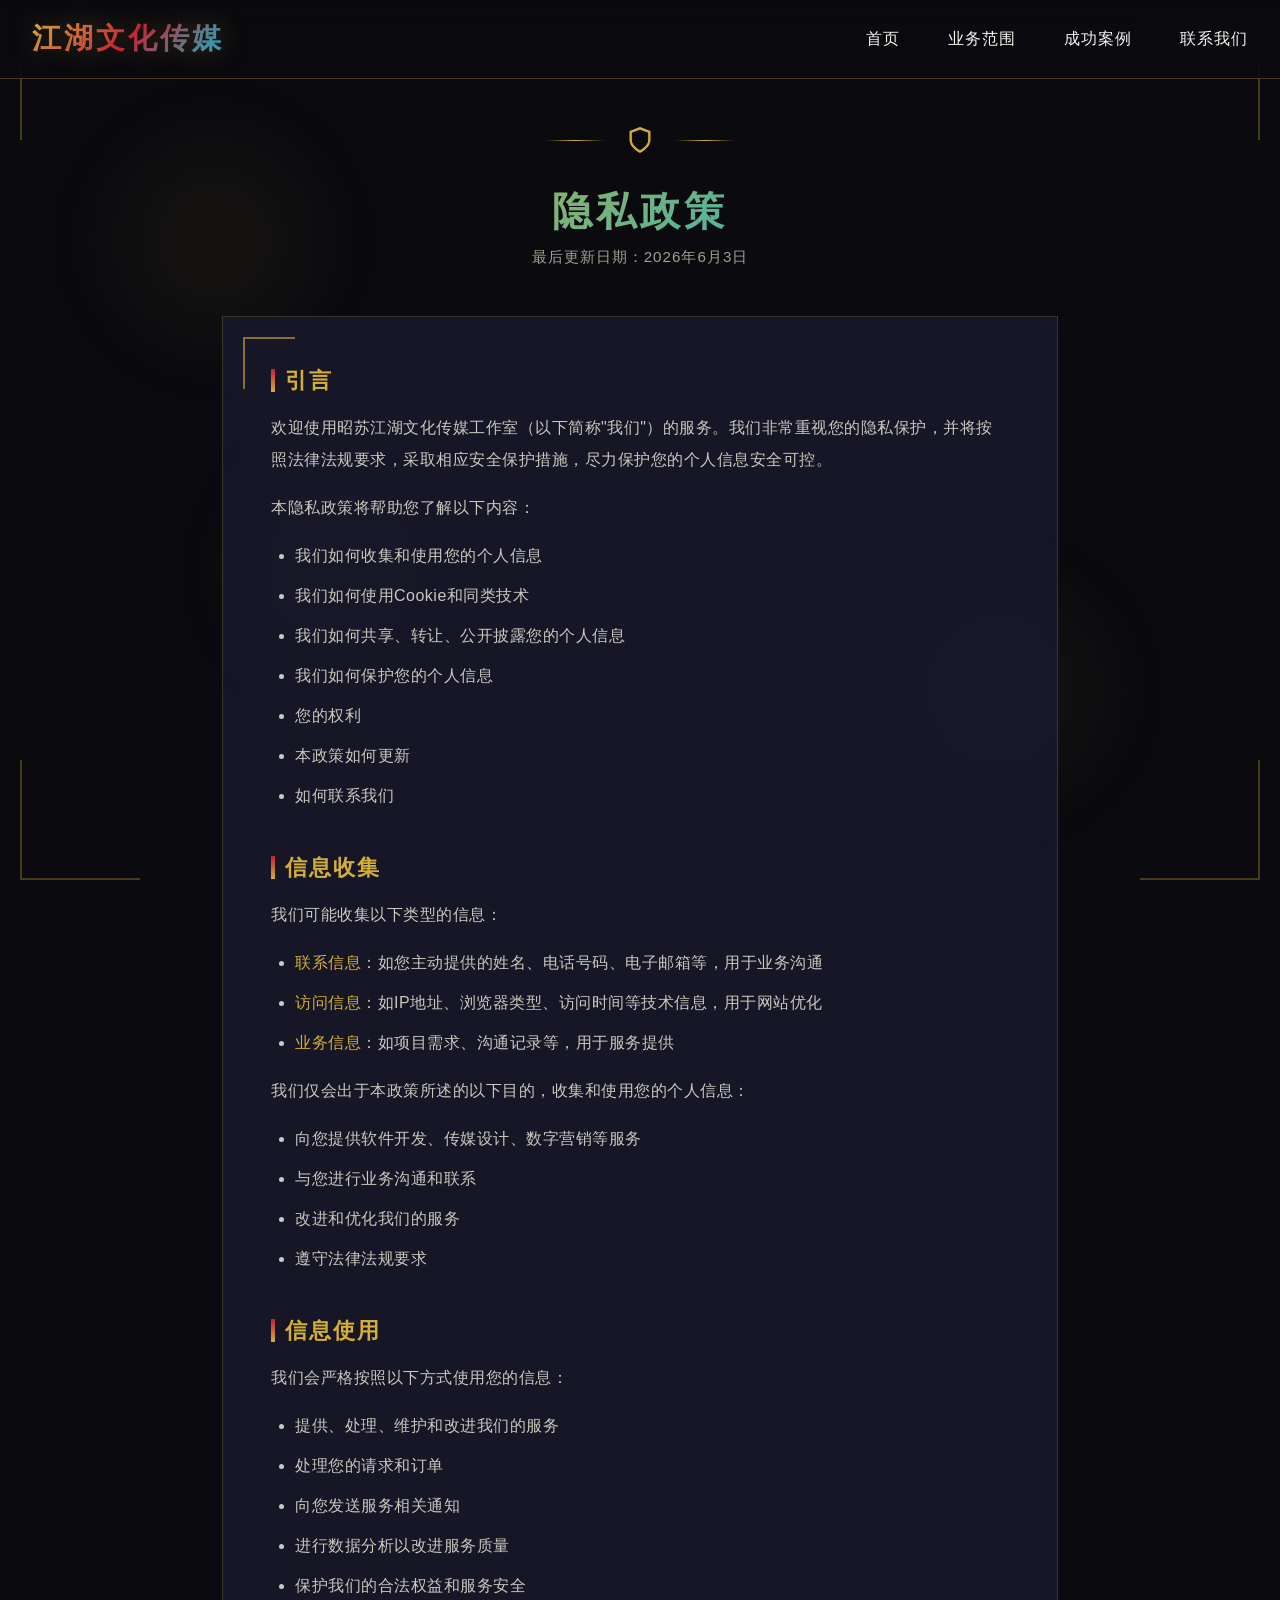
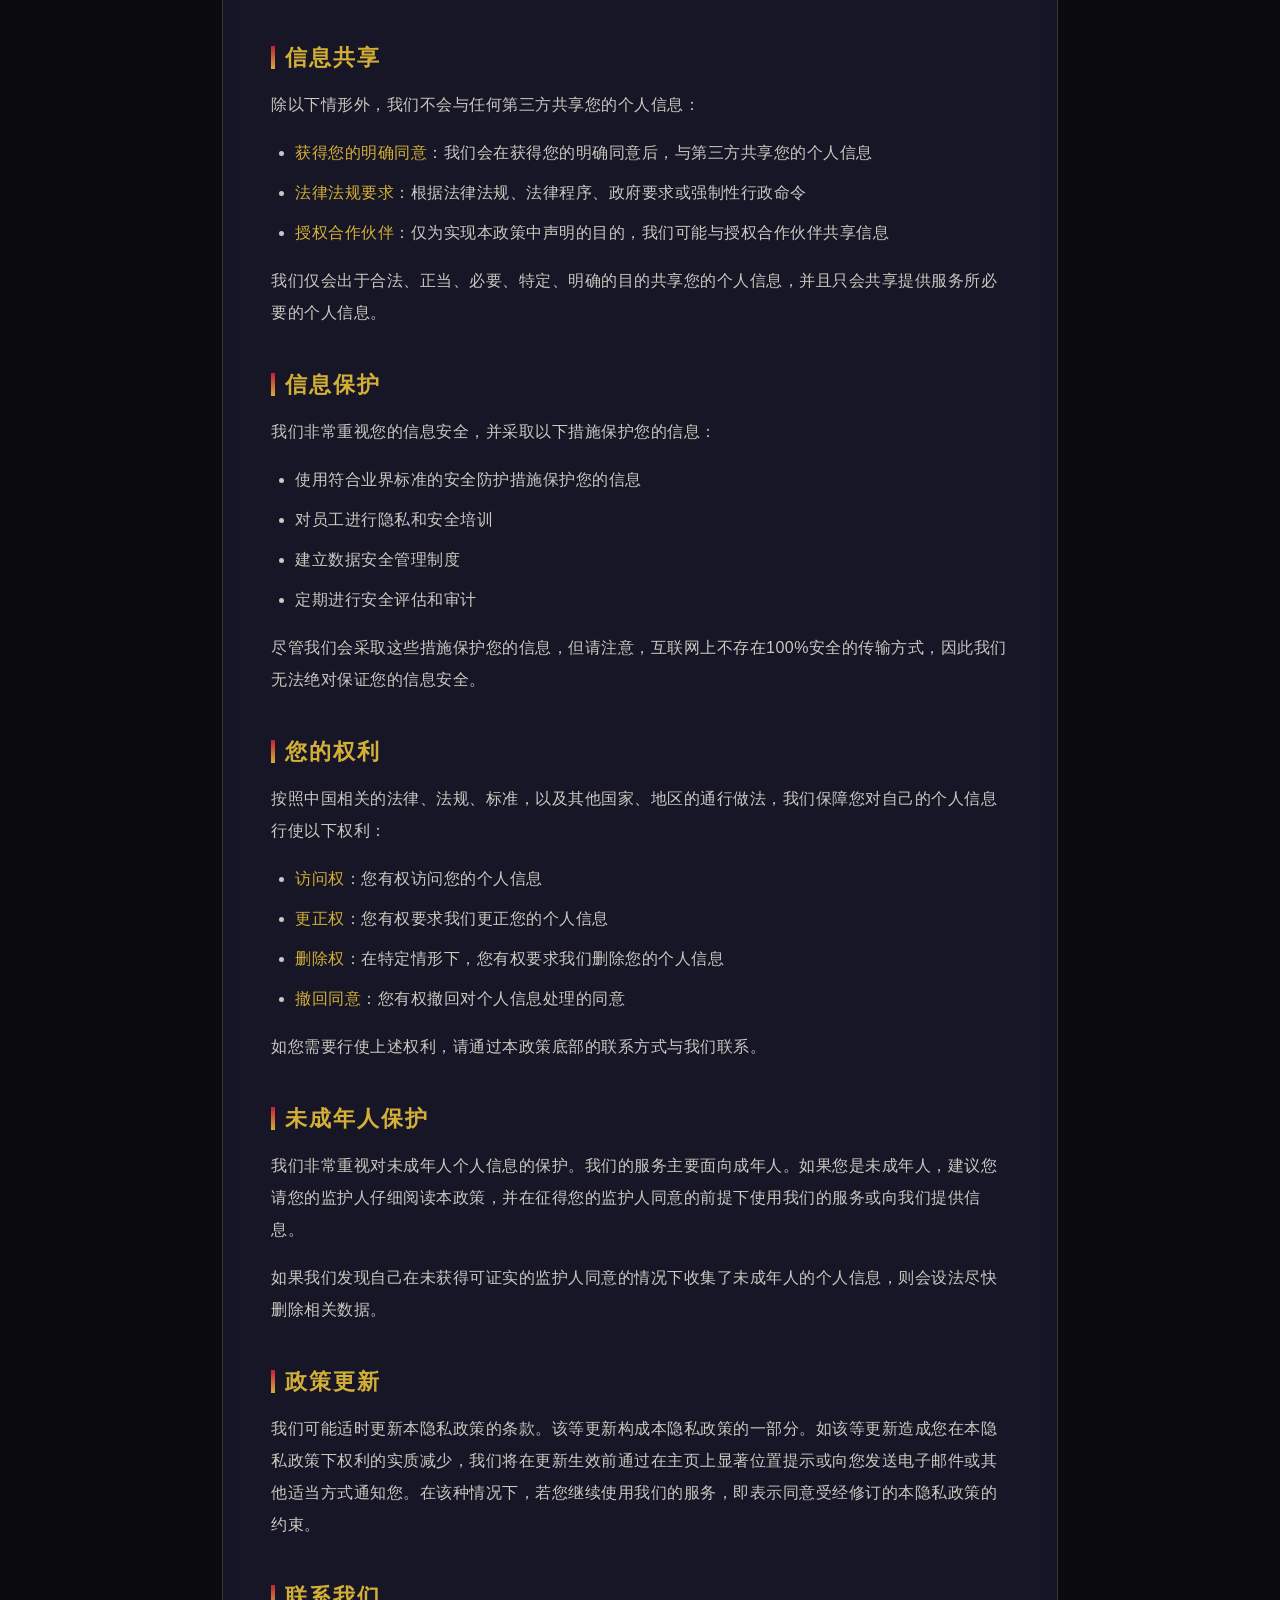
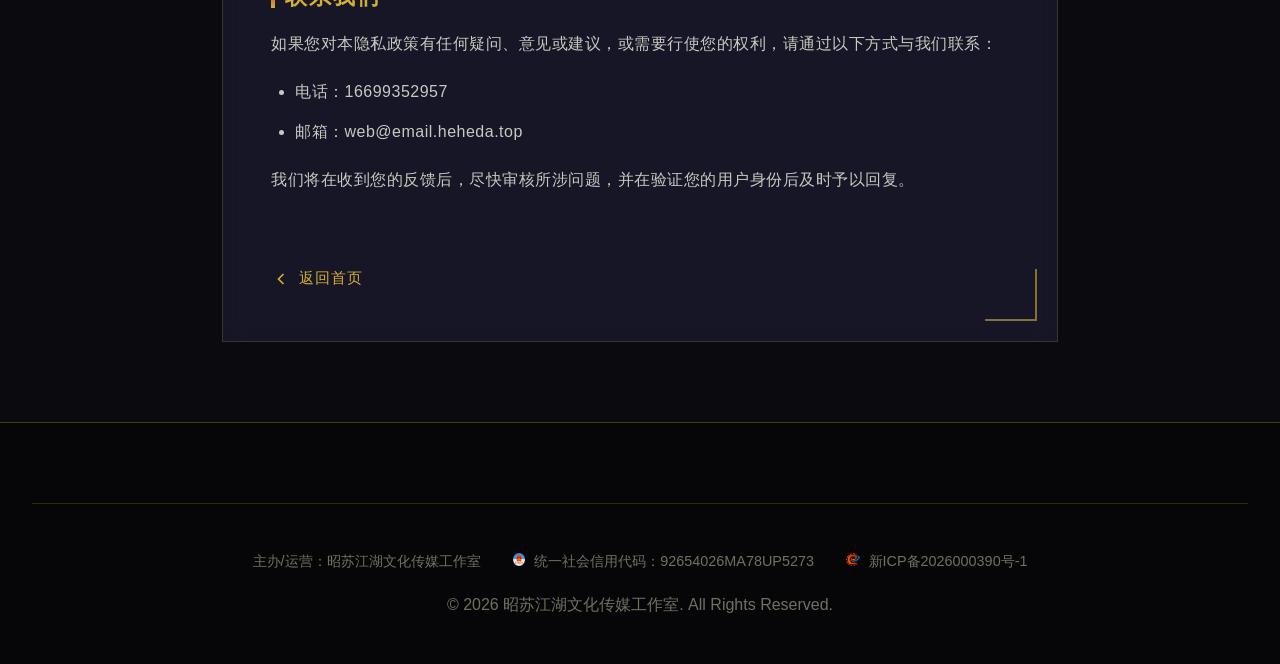
==== privacy/index.html @ e12290f5 "update" ====
<!DOCTYPE html>
<html lang="zh-CN">
	<head>
		<meta charset="UTF-8" />
		<meta http-equiv="X-UA-Compatible" content="IE=edge" />
		<meta name="viewport" content="width=device-width, initial-scale=1.0" />
		<title>隐私政策 - 江湖文化传媒</title>
		<link rel="stylesheet" href="../css/style.css" />
		<link rel="stylesheet" href="../css/privacy.css" />
	</head>
	<body>
		<div class="chinese-decoration">
			<div class="cloud-pattern cloud-1"></div>
			<div class="cloud-pattern cloud-2"></div>
			<div class="cloud-pattern cloud-3"></div>
			<div class="corner-decoration corner-tl"></div>
			<div class="corner-decoration corner-tr"></div>
			<div class="corner-decoration corner-bl"></div>
			<div class="corner-decoration corner-br"></div>
		</div>

		<nav>
			<div class="nav-container">
				<div class="logo">江湖文化传媒</div>
				<ul class="nav-links" id="navLinks">
					<li><a href="index.html#home">首页</a></li>
					<li><a href="index.html#services">业务范围</a></li>
					<li><a href="index.html#portfolio">成功案例</a></li>
					<li><a href="index.html#contact">联系我们</a></li>
				</ul>
				<button class="mobile-menu-btn" id="menuBtn">
					<svg class="icon-svg" viewBox="0 0 24 24" fill="none" stroke="currentColor" stroke-width="2">
						<path d="M3 12h18M3 6h18M3 18h18" stroke-linecap="round" stroke-linejoin="round"></path>
					</svg>
				</button>
			</div>
		</nav>

		<section class="terms-page">
			<div class="terms-container">
				<div class="terms-header">
					<div class="terms-decoration">
						<div class="terms-line"></div>
						<div class="terms-icon">
							<svg class="icon-svg" viewBox="0 0 24 24" fill="none" stroke="currentColor"
								stroke-width="2">
								<path d="M12 22s8-4 8-10V5l-8-3-8 3v7c0 6 8 10 8 10z"></path>
							</svg>
						</div>
						<div class="terms-line"></div>
					</div>
					<h1>隐私政策</h1>
					<p>最后更新日期：2026年6月3日</p>
				</div>

				<div class="terms-content">
					<div class="terms-section">
						<h2>引言</h2>
						<p>欢迎使用昭苏江湖文化传媒工作室（以下简称"我们"）的服务。我们非常重视您的隐私保护，并将按照法律法规要求，采取相应安全保护措施，尽力保护您的个人信息安全可控。</p>
						<p>本隐私政策将帮助您了解以下内容：</p>
						<ul>
							<li>我们如何收集和使用您的个人信息</li>
							<li>我们如何使用Cookie和同类技术</li>
							<li>我们如何共享、转让、公开披露您的个人信息</li>
							<li>我们如何保护您的个人信息</li>
							<li>您的权利</li>
							<li>本政策如何更新</li>
							<li>如何联系我们</li>
						</ul>
					</div>

					<div class="terms-section">
						<h2>信息收集</h2>
						<p>我们可能收集以下类型的信息：</p>
						<ul>
							<li><strong>联系信息</strong>：如您主动提供的姓名、电话号码、电子邮箱等，用于业务沟通</li>
							<li><strong>访问信息</strong>：如IP地址、浏览器类型、访问时间等技术信息，用于网站优化</li>
							<li><strong>业务信息</strong>：如项目需求、沟通记录等，用于服务提供</li>
						</ul>
						<p>我们仅会出于本政策所述的以下目的，收集和使用您的个人信息：</p>
						<ul>
							<li>向您提供软件开发、传媒设计、数字营销等服务</li>
							<li>与您进行业务沟通和联系</li>
							<li>改进和优化我们的服务</li>
							<li>遵守法律法规要求</li>
						</ul>
					</div>

					<div class="terms-section">
						<h2>信息使用</h2>
						<p>我们会严格按照以下方式使用您的信息：</p>
						<ul>
							<li>提供、处理、维护和改进我们的服务</li>
							<li>处理您的请求和订单</li>
							<li>向您发送服务相关通知</li>
							<li>进行数据分析以改进服务质量</li>
							<li>保护我们的合法权益和服务安全</li>
						</ul>
					</div>

					<div class="terms-section">
						<h2>信息共享</h2>
						<p>除以下情形外，我们不会与任何第三方共享您的个人信息：</p>
						<ul>
							<li><strong>获得您的明确同意</strong>：我们会在获得您的明确同意后，与第三方共享您的个人信息</li>
							<li><strong>法律法规要求</strong>：根据法律法规、法律程序、政府要求或强制性行政命令</li>
							<li><strong>授权合作伙伴</strong>：仅为实现本政策中声明的目的，我们可能与授权合作伙伴共享信息</li>
						</ul>
						<p>我们仅会出于合法、正当、必要、特定、明确的目的共享您的个人信息，并且只会共享提供服务所必要的个人信息。</p>
					</div>

					<div class="terms-section">
						<h2>信息保护</h2>
						<p>我们非常重视您的信息安全，并采取以下措施保护您的信息：</p>
						<ul>
							<li>使用符合业界标准的安全防护措施保护您的信息</li>
							<li>对员工进行隐私和安全培训</li>
							<li>建立数据安全管理制度</li>
							<li>定期进行安全评估和审计</li>
						</ul>
						<p>尽管我们会采取这些措施保护您的信息，但请注意，互联网上不存在100%安全的传输方式，因此我们无法绝对保证您的信息安全。</p>
					</div>

					<div class="terms-section">
						<h2>您的权利</h2>
						<p>按照中国相关的法律、法规、标准，以及其他国家、地区的通行做法，我们保障您对自己的个人信息行使以下权利：</p>
						<ul>
							<li><strong>访问权</strong>：您有权访问您的个人信息</li>
							<li><strong>更正权</strong>：您有权要求我们更正您的个人信息</li>
							<li><strong>删除权</strong>：在特定情形下，您有权要求我们删除您的个人信息</li>
							<li><strong>撤回同意</strong>：您有权撤回对个人信息处理的同意</li>
						</ul>
						<p>如您需要行使上述权利，请通过本政策底部的联系方式与我们联系。</p>
					</div>

					<div class="terms-section">
						<h2>未成年人保护</h2>
						<p>我们非常重视对未成年人个人信息的保护。我们的服务主要面向成年人。如果您是未成年人，建议您请您的监护人仔细阅读本政策，并在征得您的监护人同意的前提下使用我们的服务或向我们提供信息。</p>
						<p>如果我们发现自己在未获得可证实的监护人同意的情况下收集了未成年人的个人信息，则会设法尽快删除相关数据。</p>
					</div>

					<div class="terms-section">
						<h2>政策更新</h2>
						<p>我们可能适时更新本隐私政策的条款。该等更新构成本隐私政策的一部分。如该等更新造成您在本隐私政策下权利的实质减少，我们将在更新生效前通过在主页上显著位置提示或向您发送电子邮件或其他适当方式通知您。在该种情况下，若您继续使用我们的服务，即表示同意受经修订的本隐私政策的约束。
						</p>
					</div>

					<div class="terms-section">
						<h2>联系我们</h2>
						<p>如果您对本隐私政策有任何疑问、意见或建议，或需要行使您的权利，请通过以下方式与我们联系：</p>
						<ul>
							<li>电话：16699352957</li>
							<li>邮箱：web@email.heheda.top</li>
						</ul>
						<p>我们将在收到您的反馈后，尽快审核所涉问题，并在验证您的用户身份后及时予以回复。</p>
					</div>

					<a href="../" class="back-link">
						<svg class="icon-svg" viewBox="0 0 24 24" fill="none" stroke="currentColor" stroke-width="2">
							<polyline points="15 18 9 12 15 6"></polyline>
						</svg>
						返回首页
					</a>
				</div>
			</div>
		</section>

		<footer>
			<div class="footer-container">
				<div class="footer-bottom">
					<div class="footer-icp">
						<span>主办/运营：昭苏江湖文化传媒工作室</span>
						<a href="https://zzlz.gsxt.gov.cn/businessCheck/verifKey.do?showType=p&serial=92654026MA78UP5273-SAIC_SHOW_10000092654026MA78UP52731780483874598&signData=MEUCIHW2j2dstuPEIkSoRfvA95nSMqYd5tGPD6AbHD1GY8goAiEA/do7LMlELB43FJYT5rzSalm1W3hcXA4BQzuASGGmTGQ="
							target="_blank">
							<img alt="" src="../images/lz4.png">
							统一社会信用代码：92654026MA78UP5273
						</a>
						<a href="https://beian.miit.gov.cn/" target="_blank">
							<img alt="ICP备案" src="../images/icp.png">
							新ICP备2026000390号-1
						</a>
					</div>
					<p>&copy; 2026 昭苏江湖文化传媒工作室. All Rights Reserved.</p>
				</div>
			</div>
		</footer>
	</body>
</html>
---- css/style.css ----
:root {
	--primary-dark: #0a0a0f;
	--chinese-red: #c41e3a;
	--chinese-gold: #d4af37;
	--chinese-ink: #1a1a2e;
	--neon-cyan: #06b6d4;
	--accent-purple: #8b5cf6;
	--text-light: #f5f5f0;
	--card-bg: rgba(26, 26, 46, 0.8);
	--cloud-opacity: 0.08;
}

* {
	margin: 0;
	padding: 0;
	box-sizing: border-box;
}

html {
	scroll-behavior: smooth;
	overflow-x: hidden;
	width: 100%;
}

body {
	font-family: -apple-system, BlinkMacSystemFont, "Segoe UI", "PingFang SC", "Hiragino Sans GB", "Microsoft YaHei", sans-serif;
	background-color: var(--primary-dark);
	color: var(--text-light);
	overflow-x: hidden;
	position: relative;
	width: 100%;
	max-width: 100vw;
}

.chinese-decoration {
	position: fixed;
	top: 0;
	left: 0;
	width: 100%;
	height: 100%;
	pointer-events: none;
	z-index: 0;
	overflow: hidden;
}

.cloud-pattern {
	position: absolute;
	width: 300px;
	height: 300px;
	opacity: var(--cloud-opacity);
	background: radial-gradient(ellipse at center, var(--chinese-gold) 0%, transparent 70%);
	border-radius: 50%;
	filter: blur(40px);
	animation: floatCloud 20s ease-in-out infinite;
}

.cloud-1 {
	top: 10%;
	left: 5%;
	animation-delay: 0s;
}

.cloud-2 {
	top: 60%;
	right: 10%;
	animation-delay: -7s;
}

.cloud-3 {
	bottom: 20%;
	left: 15%;
	animation-delay: -14s;
}

@keyframes floatCloud {

	0%,
	100% {
		transform: translate(0, 0) scale(1);
	}

	25% {
		transform: translate(30px, -20px) scale(1.05);
	}

	50% {
		transform: translate(0, -40px) scale(1);
	}

	75% {
		transform: translate(-30px, -20px) scale(0.95);
	}
}

.corner-decoration {
	position: absolute;
	width: 120px;
	height: 120px;
	border: 2px solid var(--chinese-gold);
	opacity: 0.3;
}

.corner-tl {
	top: 20px;
	left: 20px;
	border-right: none;
	border-bottom: none;
}

.corner-tr {
	top: 20px;
	right: 20px;
	border-left: none;
	border-bottom: none;
}

.corner-bl {
	bottom: 20px;
	left: 20px;
	border-right: none;
	border-top: none;
}

.corner-br {
	bottom: 20px;
	right: 20px;
	border-left: none;
	border-top: none;
}

#particles-canvas {
	position: fixed;
	top: 0;
	left: 0;
	width: 100%;
	height: 100%;
	z-index: 1;
}

nav {
	position: fixed;
	top: 0;
	width: 100%;
	z-index: 1000;
	background: linear-gradient(to bottom, rgba(10, 10, 15, 0.95), rgba(10, 10, 15, 0.8));
	backdrop-filter: blur(15px);
	border-bottom: 1px solid rgba(212, 175, 55, 0.3);
}

.nav-container {
	max-width: 1400px;
	margin: 0 auto;
	padding: 1.2rem 2rem;
	display: flex;
	justify-content: space-between;
	align-items: center;
}

.logo {
	font-size: 1.8rem;
	font-weight: 700;
	background: linear-gradient(135deg, var(--chinese-gold), var(--chinese-red), var(--neon-cyan));
	-webkit-background-clip: text;
	-webkit-text-fill-color: transparent;
	background-clip: text;
	text-shadow: 0 0 30px rgba(212, 175, 55, 0.3);
	letter-spacing: 3px;
}

.nav-links {
	display: flex;
	gap: 3rem;
	list-style: none;
}

.nav-links a {
	color: var(--text-light);
	text-decoration: none;
	font-weight: 500;
	font-size: 1rem;
	position: relative;
	transition: color 0.3s ease;
	letter-spacing: 1px;
}

.nav-links a::before {
	content: '';
	position: absolute;
	bottom: -8px;
	left: 50%;
	transform: translateX(-50%);
	width: 0;
	height: 2px;
	background: linear-gradient(90deg, var(--chinese-gold), var(--chinese-red));
	transition: width 0.3s ease;
}

.nav-links a:hover {
	color: var(--chinese-gold);
}

.nav-links a:hover::before {
	width: 100%;
}

.mobile-menu-btn {
	display: none;
	background: none;
	border: none;
	color: var(--chinese-gold);
	font-size: 1.5rem;
	cursor: pointer;
	padding: 0.5rem;
	width: 44px;
	height: 44px;
	align-items: center;
	justify-content: center;
}

.icon-svg {
	width: 100%;
	height: 100%;
	stroke: currentColor;
	transition: all 0.3s ease;
}

.icon-check-svg {
	width: 18px;
	height: 18px;
	flex-shrink: 0;
	margin-right: 0.6rem;
}

/* 单独的图标大小设置 */

/* 服务模块图标 - 更大更突出 */
.service-icon .icon-svg {
	width: 50px;
	height: 50px;
}

/* 案例模块图标 - 中等大小 */
.portfolio-image .icon-svg {
	width: 80px;
	height: 80px;
}

/* 联系模块图标 - 适当大小 */
.contact-icon .icon-svg {
	width: 34px;
	height: 34px;
}

/* 装饰图标 - 小尺寸 */
.section-icon .icon-svg {
	width: 28px;
	height: 28px;
}

/* 社交图标 - 小且精致 */
.footer-social .icon-svg {
	width: 24px;
	height: 24px;
}

/* 团队头像图标 */
.team-avatar .icon-svg {
	width: 60%;
	height: 60%;
}

/* Mobile menu animation */
.nav-links.active~.mobile-menu-btn .icon-svg {
	transform: rotate(90deg);
}

.hero {
	min-height: 100vh;
	display: flex;
	align-items: center;
	justify-content: center;
	padding: 6rem 2rem;
	position: relative;
	z-index: 2;
}

.hero::before {
	content: '';
	position: absolute;
	top: 50%;
	left: 50%;
	transform: translate(-50%, -50%);
	width: 600px;
	height: 600px;
	background: radial-gradient(circle, rgba(196, 30, 58, 0.15) 0%, rgba(212, 175, 55, 0.08) 30%, transparent 70%);
	border-radius: 50%;
	animation: pulseGlow 4s ease-in-out infinite;
}

@keyframes pulseGlow {

	0%,
	100% {
		transform: translate(-50%, -50%) scale(1);
		opacity: 1;
	}

	50% {
		transform: translate(-50%, -50%) scale(1.1);
		opacity: 0.8;
	}
}

.hero-content {
	text-align: center;
	max-width: 900px;
	width: 100%;
	position: relative;
	z-index: 1;
	overflow-x: hidden;
}

.hero-decoration {
	display: flex;
	justify-content: center;
	align-items: center;
	gap: 20px;
	margin-bottom: 2rem;
}

.hero-line {
	width: 80px;
	height: 1px;
	background: linear-gradient(90deg, transparent, var(--chinese-gold), transparent);
}

.hero-dot {
	width: 10px;
	height: 10px;
	background: var(--chinese-gold);
	border-radius: 50%;
	box-shadow: 0 0 20px var(--chinese-gold);
}

.text-rotator {
	min-height: 320px;
	display: flex;
	flex-direction: column;
	align-items: center;
	justify-content: center;
}

.text-item {
	display: none;
	animation: fadeIn 0.8s ease forwards;
}

.text-item.active {
	display: block;
	text-align: center;
	width: 100%;
}

@keyframes fadeIn {
	from {
		opacity: 0;
		transform: translateY(20px);
	}

	to {
		opacity: 1;
		transform: translateY(0);
	}
}

.text-item h1 {
	font-size: 4.5rem;
	font-weight: 700;
	margin-bottom: 1.5rem;
	line-height: 1.3;
	background: linear-gradient(135deg, var(--chinese-gold) 0%, var(--chinese-red) 50%, var(--neon-cyan) 100%);
	-webkit-background-clip: text;
	-webkit-text-fill-color: transparent;
	background-clip: text;
	animation: shimmerText 3s ease-in-out infinite;
	letter-spacing: 8px;
}

.text-item p {
	font-size: 1.3rem;
	color: #c9c9c0;
	line-height: 2;
	letter-spacing: 2px;
}

@keyframes shimmerText {

	0%,
	100% {
		filter: drop-shadow(0 0 20px rgba(212, 175, 55, 0.5));
	}

	50% {
		filter: drop-shadow(0 0 40px rgba(196, 30, 58, 0.5));
	}
}

.cta-buttons {
	display: flex;
	gap: 2rem;
	justify-content: center;
	flex-wrap: wrap;
}

.btn {
	padding: 1rem 3rem;
	font-size: 1rem;
	font-weight: 600;
	border: none;
	border-radius: 0;
	cursor: pointer;
	transition: all 0.4s ease;
	text-decoration: none;
	display: inline-block;
	letter-spacing: 2px;
	position: relative;
	overflow: hidden;
}

.btn::before {
	content: '';
	position: absolute;
	top: 0;
	left: -100%;
	width: 100%;
	height: 100%;
	background: linear-gradient(90deg, transparent, rgba(255, 255, 255, 0.2), transparent);
	transition: left 0.5s ease;
}

.btn:hover::before {
	left: 100%;
}

.btn-primary {
	background: linear-gradient(135deg, var(--chinese-red), var(--chinese-gold));
	color: white;
	border: 2px solid var(--chinese-gold);
	clip-path: polygon(10px 0, 100% 0, 100% calc(100% - 10px), calc(100% - 10px) 100%, 0 100%, 0 10px);
}

.btn-primary:hover {
	transform: translateY(-3px);
	box-shadow: 0 10px 40px rgba(212, 175, 55, 0.4);
}

.btn-secondary {
	background: transparent;
	color: var(--chinese-gold);
	border: 2px solid var(--chinese-gold);
	clip-path: polygon(10px 0, 100% 0, 100% calc(100% - 10px), calc(100% - 10px) 100%, 0 100%, 0 10px);
}

.btn-secondary:hover {
	background: var(--chinese-gold);
	color: var(--primary-dark);
	transform: translateY(-3px);
}

.section {
	padding: 6rem 2rem;
	max-width: 1400px;
	margin: 0 auto;
	position: relative;
	z-index: 2;
}

.section-header {
	text-align: center;
	margin-bottom: 4rem;
}

.section-decoration {
	display: flex;
	justify-content: center;
	align-items: center;
	gap: 15px;
	margin-bottom: 1rem;
}

.section-line {
	width: 60px;
	height: 1px;
	background: linear-gradient(90deg, transparent, var(--chinese-gold), transparent);
}

.section-icon {
	color: var(--chinese-gold);
	font-size: 1.2rem;
	width: 40px;
	height: 40px;
	display: flex;
	align-items: center;
	justify-content: center;
}

.icon-yin-yang {
	display: inline-block;
	width: 24px;
	height: 24px;
	background: radial-gradient(circle at 30% 30%, var(--chinese-gold), var(--chinese-red));
	border-radius: 50%;
	position: relative;
}

.icon-yin-yang::before {
	content: '';
	position: absolute;
	top: 25%;
	left: 50%;
	transform: translateX(-50%);
	width: 50%;
	height: 50%;
	background: var(--primary-dark);
	border-radius: 50%;
}

.section-title {
	font-size: 2.5rem;
	margin-bottom: 1rem;
	background: linear-gradient(135deg, var(--chinese-gold), var(--neon-cyan));
	-webkit-background-clip: text;
	-webkit-text-fill-color: transparent;
	background-clip: text;
	letter-spacing: 4px;
}

.section-subtitle {
	text-align: center;
	color: #a0a090;
	font-size: 1.1rem;
	letter-spacing: 2px;
}

.services-grid {
	display: grid;
	grid-template-columns: repeat(auto-fit, minmax(350px, 1fr));
	gap: 2.5rem;
}

.service-card {
	background: var(--card-bg);
	border: 1px solid rgba(212, 175, 55, 0.2);
	padding: 3rem 2.5rem;
	transition: all 0.4s ease;
	backdrop-filter: blur(10px);
	position: relative;
	overflow: hidden;
}

.service-card::before {
	content: '';
	position: absolute;
	top: 0;
	left: 0;
	width: 100%;
	height: 3px;
	background: linear-gradient(90deg, var(--chinese-red), var(--chinese-gold));
	transform: scaleX(0);
	transition: transform 0.4s ease;
}

.service-card:hover {
	transform: translateY(-10px);
	border-color: var(--chinese-gold);
	box-shadow: 0 20px 60px rgba(212, 175, 55, 0.15);
}

.service-card:hover::before {
	transform: scaleX(1);
}

.service-icon {
	width: 80px;
	height: 80px;
	background: linear-gradient(135deg, var(--chinese-red), var(--chinese-gold));
	display: flex;
	align-items: center;
	justify-content: center;
	font-size: 2.2rem;
	font-weight: bold;
	margin-bottom: 2rem;
	clip-path: polygon(50% 0%, 100% 25%, 100% 75%, 50% 100%, 0% 75%, 0% 25%);
}

.service-card h3 {
	font-size: 1.5rem;
	margin-bottom: 1rem;
	color: var(--chinese-gold);
	letter-spacing: 2px;
}

.service-card p {
	color: #a0a090;
	line-height: 2;
	margin-bottom: 1.5rem;
}

.service-list {
	margin-top: 1.5rem;
	list-style: none;
}

.service-list li {
	padding: 0.6rem 0;
	color: #c9c9c0;
	display: flex;
	align-items: center;
	gap: 0.8rem;
}

.service-list .icon-check-svg {
	color: var(--chinese-gold);
}

.stats-section {
	background: linear-gradient(135deg, rgba(196, 30, 58, 0.1), rgba(212, 175, 55, 0.05));
	padding: 5rem 2rem;
	position: relative;
	z-index: 2;
}

.stats-grid {
	display: grid;
	grid-template-columns: repeat(auto-fit, minmax(220px, 1fr));
	gap: 3rem;
	max-width: 1200px;
	margin: 0 auto;
	text-align: center;
}

.stat-item {
	position: relative;
	padding: 2rem;
}

.stat-item::before {
	content: '';
	position: absolute;
	top: 0;
	left: 50%;
	transform: translateX(-50%);
	width: 50px;
	height: 2px;
	background: linear-gradient(90deg, transparent, var(--chinese-gold), transparent);
}

.stat-item h3 {
	font-size: 3.5rem;
	font-weight: bold;
	background: linear-gradient(135deg, var(--chinese-gold), var(--neon-cyan));
	-webkit-background-clip: text;
	-webkit-text-fill-color: transparent;
	background-clip: text;
}

.stat-item p {
	color: #a0a090;
	font-size: 1.1rem;
	margin-top: 0.8rem;
	letter-spacing: 2px;
}

.portfolio-grid {
	display: grid;
	grid-template-columns: repeat(auto-fit, minmax(380px, 1fr));
	gap: 2.5rem;
}

.portfolio-card {
	background: var(--card-bg);
	overflow: hidden;
	border: 1px solid rgba(212, 175, 55, 0.2);
	transition: all 0.4s ease;
	position: relative;
}

.portfolio-card::before,
.portfolio-card::after {
	content: '';
	position: absolute;
	width: 40px;
	height: 40px;
	border: 2px solid var(--chinese-gold);
	opacity: 0;
	transition: all 0.4s ease;
}

.portfolio-card::before {
	top: 15px;
	left: 15px;
	border-right: none;
	border-bottom: none;
}

.portfolio-card::after {
	bottom: 15px;
	right: 15px;
	border-left: none;
	border-top: none;
}

.portfolio-card:hover {
	transform: translateY(-10px);
	box-shadow: 0 20px 60px rgba(212, 175, 55, 0.15);
	border-color: var(--chinese-gold);
}

.portfolio-card:hover::before,
.portfolio-card:hover::after {
	opacity: 0.6;
}

.portfolio-image {
	width: 100%;
	height: 220px;
	background: linear-gradient(135deg, var(--chinese-red), var(--chinese-gold));
	display: flex;
	align-items: center;
	justify-content: center;
	font-size: 4.5rem;
	position: relative;
	overflow: hidden;
}

.portfolio-image::before {
	content: '';
	position: absolute;
	width: 100%;
	height: 100%;
	background: radial-gradient(circle, rgba(255, 255, 255, 0.15) 0%, transparent 70%);
}

.portfolio-content {
	padding: 2.5rem;
}

.portfolio-content .category {
	color: var(--chinese-gold);
	font-size: 0.9rem;
	margin-bottom: 0.8rem;
	letter-spacing: 2px;
}

.portfolio-content h3 {
	font-size: 1.3rem;
	margin-bottom: 1rem;
	letter-spacing: 1px;
}

.portfolio-content p {
	color: #a0a090;
	line-height: 1.8;
}

.contact-container {
	display: grid;
	grid-template-columns: repeat(auto-fit, minmax(400px, 1fr));
	gap: 4rem;
}

.contact-info {
	display: flex;
	flex-direction: column;
	gap: 2.5rem;
}

.contact-item {
	display: flex;
	align-items: flex-start;
	gap: 1.5rem;
}

.contact-icon {
	width: 60px;
	height: 60px;
	background: linear-gradient(135deg, var(--chinese-red), var(--chinese-gold));
	display: flex;
	align-items: center;
	justify-content: center;
	font-size: 1.6rem;
	flex-shrink: 0;
	clip-path: polygon(50% 0%, 100% 25%, 100% 75%, 50% 100%, 0% 75%, 0% 25%);
}

.contact-item h3 {
	font-size: 1.2rem;
	margin-bottom: 0.5rem;
	letter-spacing: 1px;
}

.contact-item p {
	color: #a0a090;
	line-height: 1.8;
}

footer {
	background: rgba(0, 0, 0, 0.4);
	border-top: 1px solid rgba(212, 175, 55, 0.3);
	padding: 5rem 2rem 3rem;
	position: relative;
	z-index: 2;
}

.footer-container {
	max-width: 1400px;
	margin: 0 auto;
}

.footer-grid {
	display: grid;
	grid-template-columns: repeat(auto-fit, minmax(260px, 1fr));
	gap: 4rem;
	margin-bottom: 4rem;
}

.footer-col h3 {
	font-size: 1.3rem;
	margin-bottom: 2rem;
	color: var(--chinese-gold);
	letter-spacing: 2px;
}

.footer-col ul {
	list-style: none;
}

.footer-col ul li {
	margin-bottom: 1rem;
}

.footer-col ul li a {
	color: #a0a090;
	text-decoration: none;
	transition: color 0.3s ease;
	letter-spacing: 1px;
}

.footer-col ul li a:hover {
	color: var(--chinese-gold);
}

.footer-logo {
	font-size: 1.8rem;
	font-weight: 700;
	background: linear-gradient(135deg, var(--chinese-gold), var(--chinese-red));
	-webkit-background-clip: text;
	-webkit-text-fill-color: transparent;
	background-clip: text;
	margin-bottom: 1.5rem;
	letter-spacing: 3px;
}

.footer-col p {
	color: #a0a090;
	line-height: 2;
}

.footer-bottom {
	text-align: center;
	padding-top: 3rem;
	border-top: 1px solid rgba(212, 175, 55, 0.2);
	color: #707060;
}

.footer-icp {
	margin-bottom: 1.5rem;
	display: flex;
	flex-wrap: wrap;
	justify-content: center;
	gap: 2rem;
}

.footer-icp span,
.footer-icp a {
	color: #707060;
	text-decoration: none;
	font-size: 0.9rem;
	transition: color 0.3s ease;
}

.footer-icp a:hover {
	color: var(--chinese-gold);
}

.footer-icp a img {
	height: 0.8rem;
	margin-right: 5px;
}

.footer-social {
	display: flex;
	gap: 1.2rem;
	margin-top: 2rem;
}

.footer-social a {
	width: 44px;
	height: 44px;
	background: rgba(212, 175, 55, 0.1);
	display: flex;
	align-items: center;
	justify-content: center;
	color: var(--chinese-gold);
	text-decoration: none;
	transition: all 0.3s ease;
	clip-path: polygon(50% 0%, 100% 25%, 100% 75%, 50% 100%, 0% 75%, 0% 25%);
	font-weight: bold;
}

.footer-social a:hover {
	background: var(--chinese-gold);
	color: var(--primary-dark);
	transform: translateY(-3px);
}

.fade-in {
	opacity: 0;
	transform: translateY(30px);
	transition: opacity 0.6s ease, transform 0.6s ease;
}

.fade-in.visible {
	opacity: 1;
	transform: translateY(0);
}

/* 隐私询问弹窗样式 */
.privacy-modal {
	position: fixed;
	bottom: 2rem;
	right: 2rem;
	width: auto;
	max-width: 420px;
	z-index: 9999;
	padding: 0;
	opacity: 0;
	visibility: hidden;
	transition: opacity 0.4s ease, visibility 0.4s ease, transform 0.4s ease;
	transform: translateY(30px) scale(0.95);
}

.privacy-modal.active {
	opacity: 1;
	visibility: visible;
	transform: translateY(0) scale(1);
}

.privacy-content {
	background: var(--card-bg);
	border: 1px solid rgba(212, 175, 55, 0.3);
	max-width: none;
	width: 100%;
	padding: 1.8rem;
	position: relative;
	animation: none;
	backdrop-filter: blur(15px);
}

.privacy-content::before,
.privacy-content::after {
	display: block;
	width: 30px;
	height: 30px;
}

.privacy-content::before {
	top: 12px;
	left: 12px;
	border-right: none;
	border-bottom: none;
}

.privacy-content::after {
	bottom: 12px;
	right: 12px;
	border-left: none;
	border-top: none;
}

.privacy-header {
	text-align: center;
	margin-bottom: 0.8rem;
}

.privacy-decoration {
	display: flex;
	justify-content: center;
	align-items: center;
	gap: 8px;
	margin-bottom: 0.6rem;
}

.privacy-line {
	width: 30px;
	height: 1px;
	background: linear-gradient(90deg, transparent, var(--chinese-gold), transparent);
}

.privacy-icon {
	color: var(--chinese-gold);
	width: 26px;
	height: 26px;
	display: flex;
	align-items: center;
	justify-content: center;
}

.privacy-icon .icon-svg {
	width: 18px;
	height: 18px;
}

.privacy-header h3 {
	font-size: 1.1rem;
	background: linear-gradient(135deg, var(--chinese-gold), var(--neon-cyan));
	-webkit-background-clip: text;
	-webkit-text-fill-color: transparent;
	background-clip: text;
	letter-spacing: 1.5px;
}

.privacy-body {
	margin-bottom: 1.2rem;
}

.privacy-body p {
	color: #c9c9c0;
	line-height: 1.7;
	text-align: center;
	letter-spacing: 0.3px;
	font-size: 0.88rem;
}

.privacy-link {
	color: var(--chinese-gold);
	text-decoration: none;
	transition: color 0.3s ease;
	border-bottom: 1px solid transparent;
}

.privacy-link:hover {
	color: var(--neon-cyan);
	border-bottom-color: var(--neon-cyan);
}

.privacy-buttons {
	display: flex;
	gap: 0.8rem;
	justify-content: center;
	flex-wrap: wrap;
}

.privacy-buttons .btn {
	padding: 0.7rem 1.6rem;
	font-size: 0.85rem;
}

@media (max-width: 768px) {

	html,
	body {
		overflow-x: hidden;
		width: 100%;
		max-width: 100%;
	}

	.hero {
		padding: 4rem 1.5rem;
	}

	.nav-links {
		display: none;
		position: absolute;
		top: 100%;
		left: 0;
		width: 100%;
		background: rgba(10, 10, 15, 0.98);
		flex-direction: column;
		padding: 2rem;
		gap: 1.5rem;
		border-bottom: 1px solid rgba(212, 175, 55, 0.3);
	}

	.nav-links.active {
		display: flex;
	}

	.mobile-menu-btn {
		display: flex;
	}

	.text-item h1 {
		font-size: 2.5rem;
		letter-spacing: 4px;
	}

	.text-item p {
		font-size: 1.1rem;
	}

	.text-rotator {
		min-height: 260px;
		display: flex;
		flex-direction: column;
		align-items: center;
		justify-content: center;
	}

	.section-title {
		font-size: 2rem;
	}

	.services-grid,
	.portfolio-grid,
	.contact-container {
		grid-template-columns: 1fr;
	}

	.corner-decoration {
		display: none;
	}

	.privacy-modal {
		bottom: 1rem;
		right: 1rem;
		left: 1rem;
		max-width: none;
		width: auto;
	}

	.privacy-content {
		padding: 1.4rem 1.2rem;
	}

	.privacy-content::before,
	.privacy-content::after {
		width: 24px;
		height: 24px;
	}

	.privacy-content::before {
		top: 10px;
		left: 10px;
	}

	.privacy-content::after {
		bottom: 10px;
		right: 10px;
	}

	.privacy-header h3 {
		font-size: 1rem;
	}

	.privacy-body {
		margin-bottom: 1rem;
	}

	.privacy-body p {
		font-size: 0.82rem;
		line-height: 1.6;
	}

	.privacy-buttons {
		gap: 0.7rem;
	}

	.privacy-buttons .btn {
		padding: 0.6rem 1.3rem;
		font-size: 0.8rem;
	}
}
---- css/privacy.css ----
.terms-page {
	min-height: 100vh;
	padding-top: 120px;
	padding-bottom: 80px;
	position: relative;
	z-index: 2;
}

.terms-container {
	max-width: 900px;
	margin: 0 auto;
	padding: 0 2rem;
}

.terms-header {
	text-align: center;
	margin-bottom: 3rem;
}

.terms-decoration {
	display: flex;
	justify-content: center;
	align-items: center;
	gap: 15px;
	margin-bottom: 1.5rem;
}

.terms-line {
	width: 60px;
	height: 1px;
	background: linear-gradient(90deg, transparent, var(--chinese-gold), transparent);
}

.terms-icon {
	color: var(--chinese-gold);
	width: 40px;
	height: 40px;
	display: flex;
	align-items: center;
	justify-content: center;
}

.terms-icon .icon-svg {
	width: 28px;
	height: 28px;
}

.terms-header h1 {
	font-size: 2.5rem;
	background: linear-gradient(135deg, var(--chinese-gold), var(--neon-cyan));
	-webkit-background-clip: text;
	-webkit-text-fill-color: transparent;
	background-clip: text;
	letter-spacing: 4px;
	margin-bottom: 0.5rem;
}

.terms-header p {
	color: #a0a090;
	font-size: 0.95rem;
	letter-spacing: 1px;
}

.terms-content {
	background: var(--card-bg);
	border: 1px solid rgba(212, 175, 55, 0.2);
	padding: 3rem;
	backdrop-filter: blur(10px);
	position: relative;
}

.terms-content::before,
.terms-content::after {
	content: '';
	position: absolute;
	width: 50px;
	height: 50px;
	border: 2px solid var(--chinese-gold);
	opacity: 0.6;
}

.terms-content::before {
	top: 20px;
	left: 20px;
	border-right: none;
	border-bottom: none;
}

.terms-content::after {
	bottom: 20px;
	right: 20px;
	border-left: none;
	border-top: none;
}

.terms-section {
	margin-bottom: 2.5rem;
}

.terms-section:last-child {
	margin-bottom: 0;
}

.terms-section h2 {
	color: var(--chinese-gold);
	font-size: 1.4rem;
	margin-bottom: 1rem;
	letter-spacing: 2px;
	display: flex;
	align-items: center;
	gap: 10px;
}

.terms-section h2::before {
	content: '';
	width: 4px;
	height: 1.4rem;
	background: linear-gradient(180deg, var(--chinese-red), var(--chinese-gold));
}

.terms-section p {
	color: #c9c9c0;
	line-height: 2;
	margin-bottom: 1rem;
	letter-spacing: 0.5px;
}

.terms-section ul {
	margin-left: 1.5rem;
	margin-bottom: 1rem;
}

.terms-section li {
	color: #c9c9c0;
	line-height: 2;
	margin-bottom: 0.5rem;
	letter-spacing: 0.5px;
}

.terms-section strong {
	color: var(--chinese-gold);
	font-weight: 500;
}

.back-link {
	display: inline-flex;
	align-items: center;
	gap: 8px;
	color: var(--chinese-gold);
	text-decoration: none;
	font-size: 0.95rem;
	transition: all 0.3s ease;
	margin-top: 2rem;
	letter-spacing: 1px;
}

.back-link:hover {
	color: var(--neon-cyan);
	gap: 15px;
}

.back-link .icon-svg {
	width: 20px;
	height: 20px;
}

@media (max-width: 768px) {
	.terms-page {
		padding-top: 100px;
		padding-bottom: 60px;
	}

	.terms-container {
		padding: 0 1rem;
	}

	.terms-header h1 {
		font-size: 1.8rem;
		letter-spacing: 2px;
	}

	.terms-content {
		padding: 1.8rem 1.5rem;
	}

	.terms-content::before,
	.terms-content::after {
		width: 30px;
		height: 30px;
	}

	.terms-content::before {
		top: 12px;
		left: 12px;
	}

	.terms-content::after {
		bottom: 12px;
		right: 12px;
	}

	.terms-section h2 {
		font-size: 1.2rem;
	}

	.terms-section p,
	.terms-section li {
		font-size: 0.9rem;
		line-height: 1.8;
	}
}
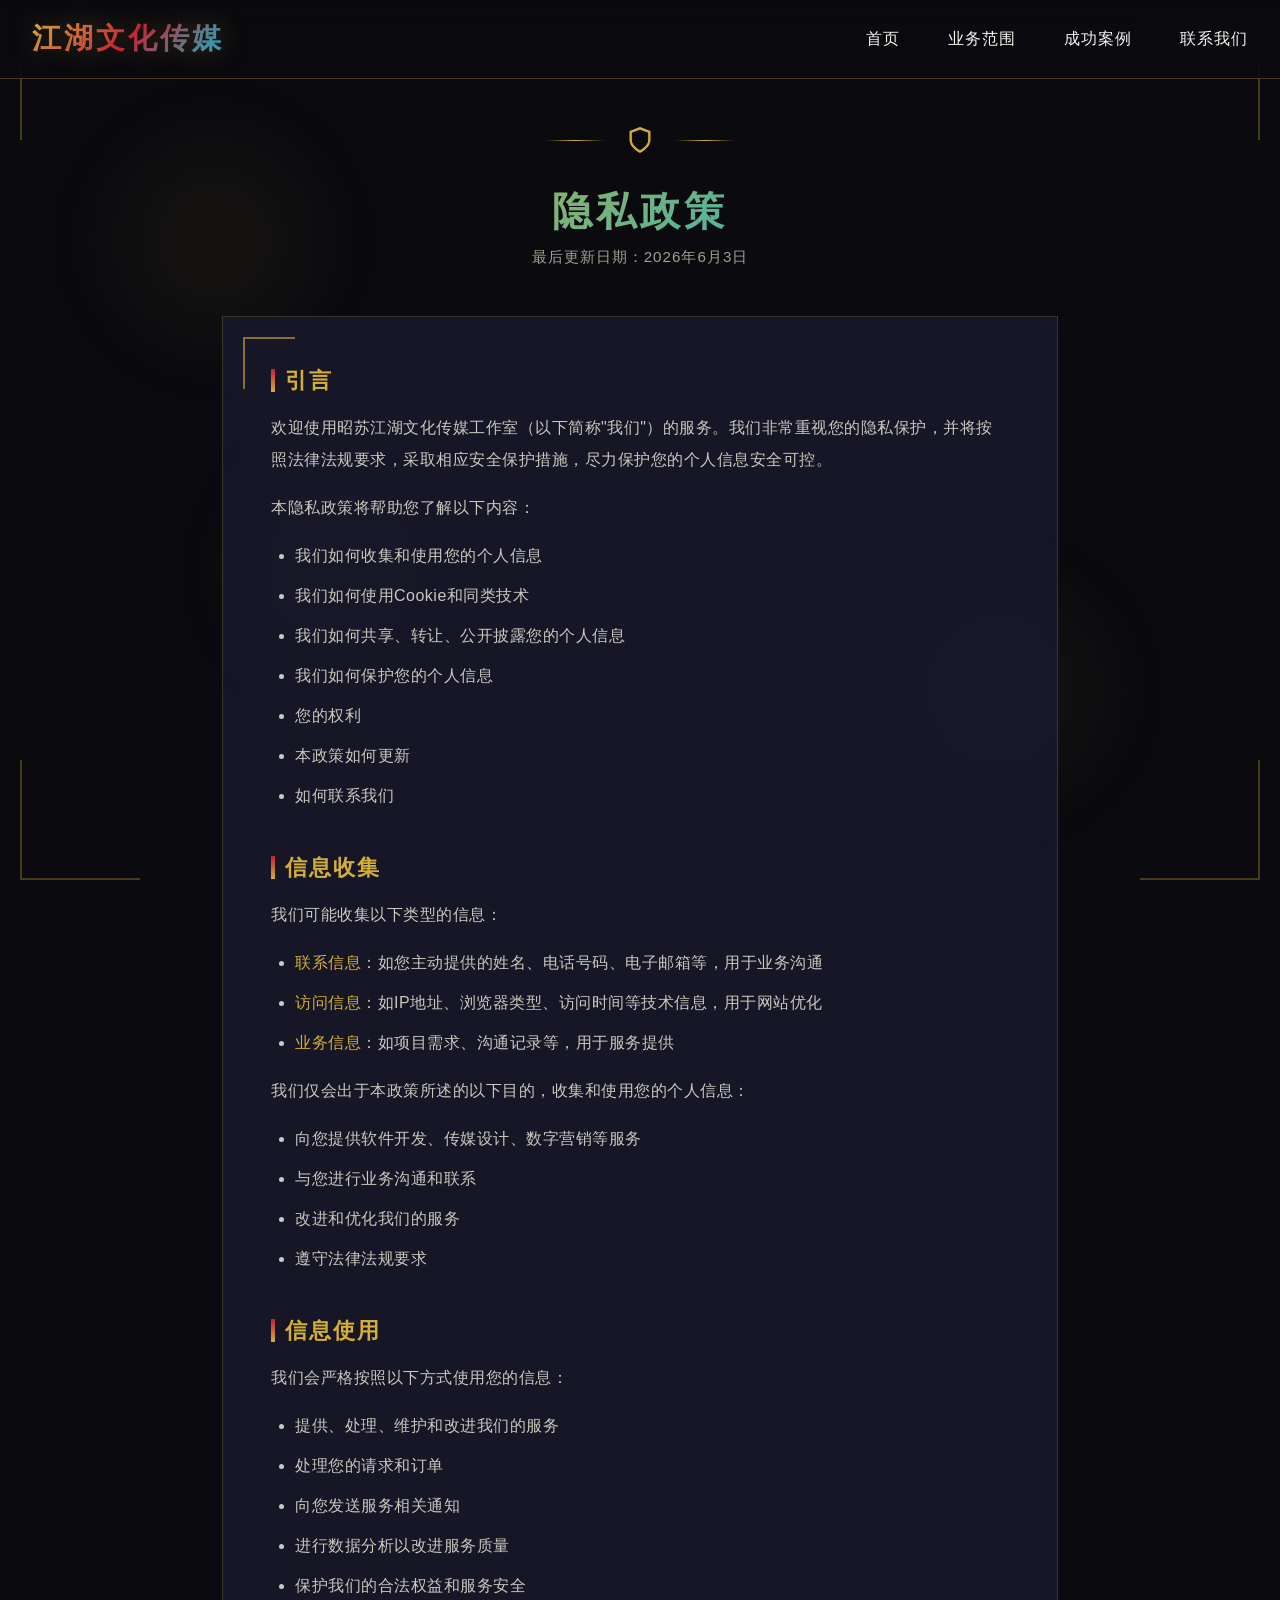
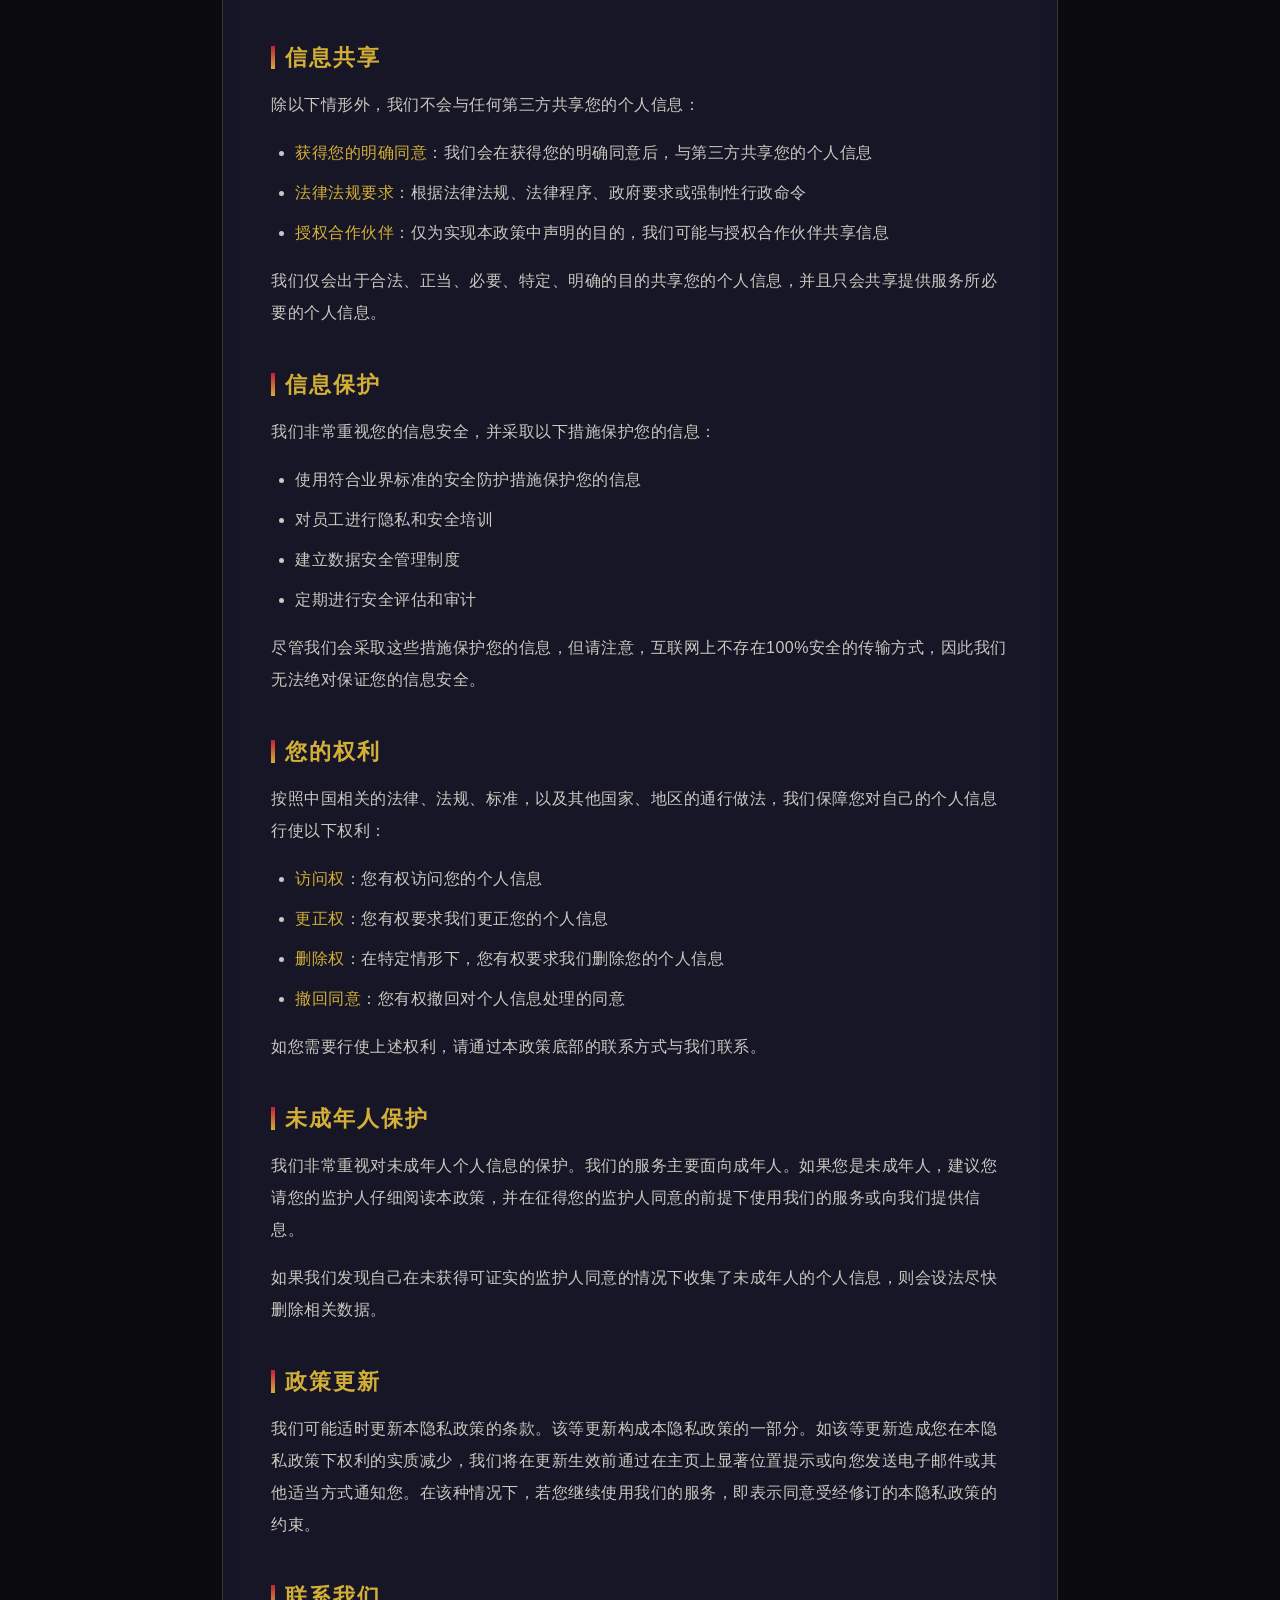
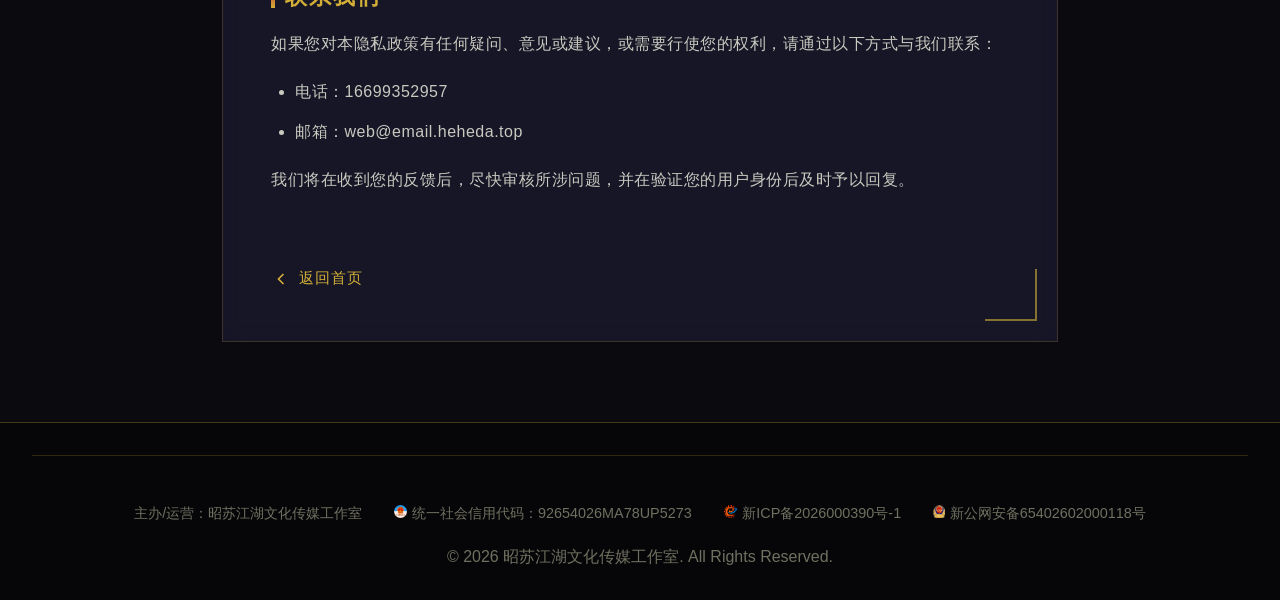
==== commit 86759bb7: "update 6-24" ====
--- a/privacy/index.html
+++ b/privacy/index.html
@@ -171,14 +171,12 @@
 					<div class="footer-icp">
 						<span>主办/运营：昭苏江湖文化传媒工作室</span>
 						<a href="https://zzlz.gsxt.gov.cn/businessCheck/verifKey.do?showType=p&serial=92654026MA78UP5273-SAIC_SHOW_10000092654026MA78UP52731780483874598&signData=MEUCIHW2j2dstuPEIkSoRfvA95nSMqYd5tGPD6AbHD1GY8goAiEA/do7LMlELB43FJYT5rzSalm1W3hcXA4BQzuASGGmTGQ="
-							target="_blank">
-							<img alt="" src="../images/lz4.png">
-							统一社会信用代码：92654026MA78UP5273
-						</a>
-						<a href="https://beian.miit.gov.cn/" target="_blank">
-							<img alt="ICP备案" src="../images/icp.png">
-							新ICP备2026000390号-1
-						</a>
+							rel="noreferrer" target="_blank"><img alt="电子营业执照"
+								src="../images/lz4.png" />统一社会信用代码：92654026MA78UP5273</a>
+						<a href="https://beian.miit.gov.cn/" rel="noreferrer" target="_blank"><img alt="ICP备案"
+								src="../images/icp.png" />新ICP备2026000390号-1</a>
+						<a href="https://beian.mps.gov.cn/#/query/webSearch?code=65402602000118" rel="noreferrer"
+							target="_blank"><img alt="公安备案" src="../images/gongan.png" />新公网安备65402602000118号</a>
 					</div>
 					<p>&copy; 2026 昭苏江湖文化传媒工作室. All Rights Reserved.</p>
 				</div>
--- a/css/style.css
+++ b/css/style.css
@@ -14,6 +14,8 @@
 	margin: 0;
 	padding: 0;
 	box-sizing: border-box;
+	font-family: YouYuan, Yuanti SC, KaiTi, Arial, sans-serif;
+
 }
 
 html {
@@ -23,7 +25,6 @@
 }
 
 body {
-	font-family: -apple-system, BlinkMacSystemFont, "Segoe UI", "PingFang SC", "Hiragino Sans GB", "Microsoft YaHei", sans-serif;
 	background-color: var(--primary-dark);
 	color: var(--text-light);
 	overflow-x: hidden;
@@ -313,7 +314,7 @@
 
 .hero-content {
 	text-align: center;
-	max-width: 900px;
+	max-width: 1000px;
 	width: 100%;
 	position: relative;
 	z-index: 1;
@@ -807,7 +808,7 @@
 footer {
 	background: rgba(0, 0, 0, 0.4);
 	border-top: 1px solid rgba(212, 175, 55, 0.3);
-	padding: 5rem 2rem 3rem;
+	padding: 2rem;
 	position: relative;
 	z-index: 2;
 }
@@ -878,7 +879,7 @@
 	display: flex;
 	flex-wrap: wrap;
 	justify-content: center;
-	gap: 2rem;
+	gap: 0.5rem 2rem;
 }
 
 .footer-icp span,
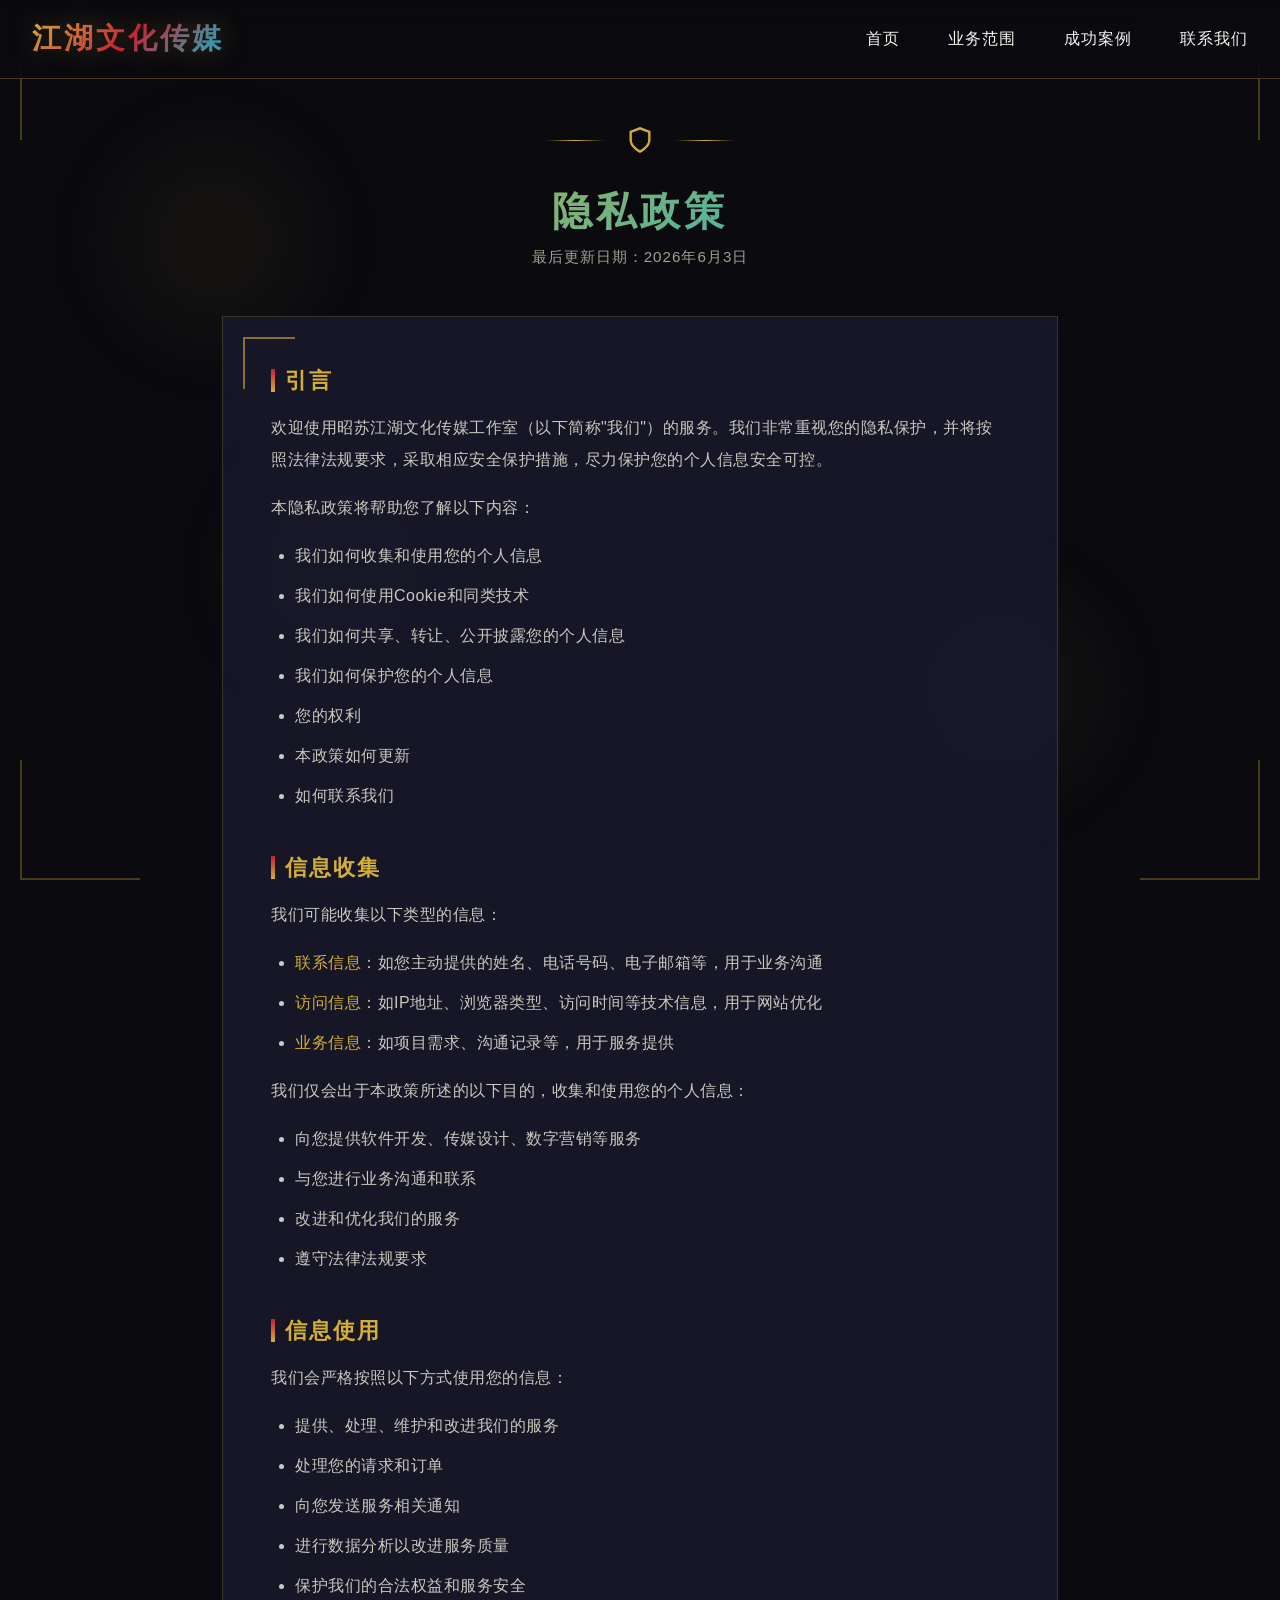
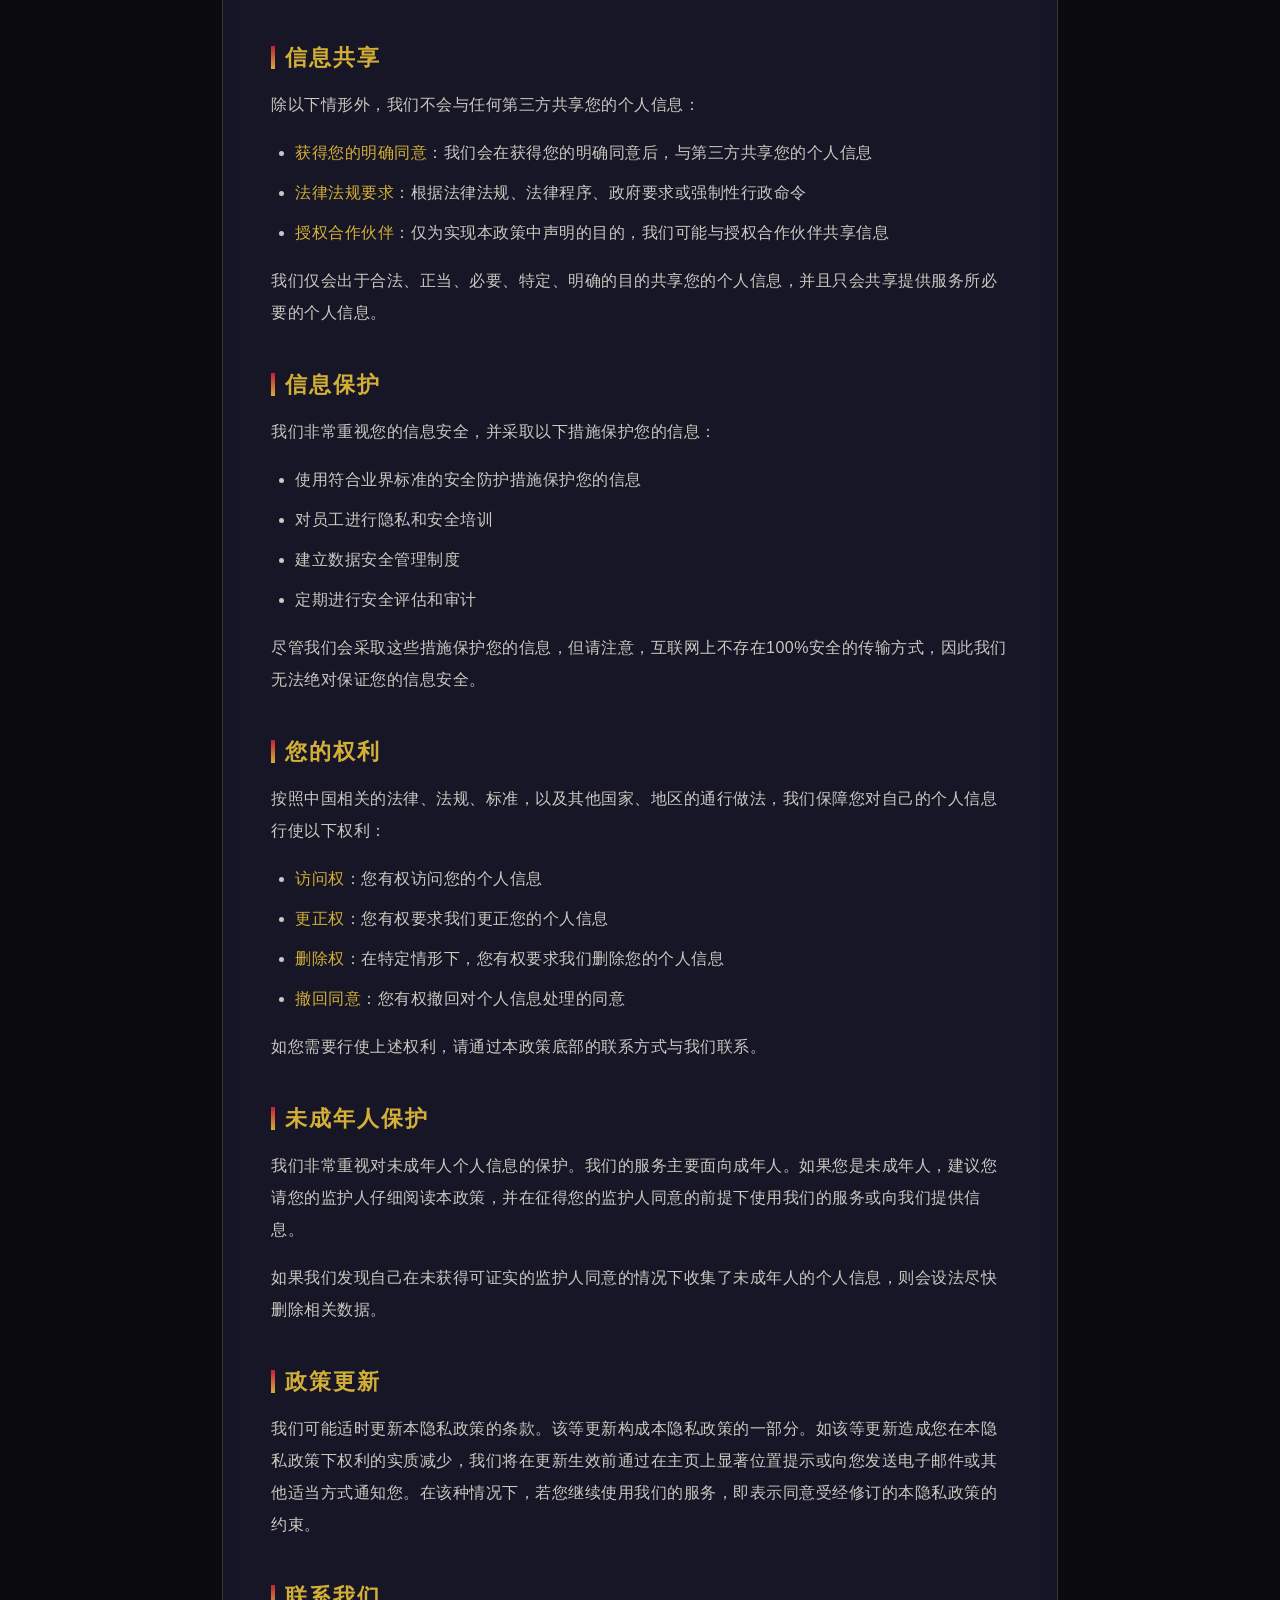
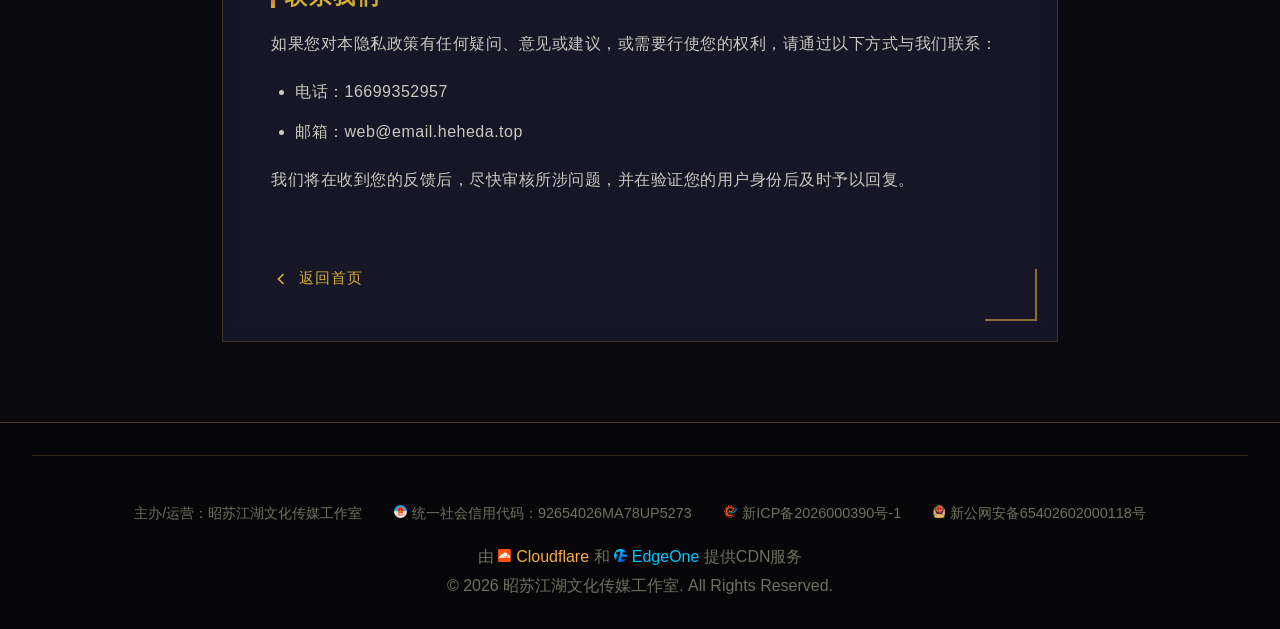
==== commit c07f5eeb: "update 6-24" ====
--- a/privacy/index.html
+++ b/privacy/index.html
@@ -178,6 +178,11 @@
 						<a href="https://beian.mps.gov.cn/#/query/webSearch?code=65402602000118" rel="noreferrer"
 							target="_blank"><img alt="公安备案" src="../images/gongan.png" />新公网安备65402602000118号</a>
 					</div>
+					<p>由 <a class="cf" href="https://www.cloudflare.com" rel="noreferrer" target="_blank"><img
+								src="../images/cloudflare.ico" alt="Cloudflare">Cloudflare</a> 和 <a class="eo"
+							href="https://curl.qcloud.com/0f8yZ85J" rel="noreferrer" target="_blank"><img
+								src="../images/edgeone.ico" alt="EdgeOne">EdgeOne</a> 提供CDN服务
+					</p>
 					<p>&copy; 2026 昭苏江湖文化传媒工作室. All Rights Reserved.</p>
 				</div>
 			</div>
--- a/css/style.css
+++ b/css/style.css
@@ -15,6 +15,8 @@
 	padding: 0;
 	box-sizing: border-box;
 	font-family: YouYuan, Yuanti SC, KaiTi, Arial, sans-serif;
+	-webkit-text-decoration: inherit;
+	text-decoration: inherit;
 
 }
 
@@ -800,8 +802,8 @@
 	letter-spacing: 1px;
 }
 
-.contact-item p {
-	color: #a0a090;
+.contact-item a {
+	color: #fff;
 	line-height: 1.8;
 }
 
@@ -874,6 +876,28 @@
 	color: #707060;
 }
 
+.footer-bottom p:last-child {
+	margin-top: 0.5rem;
+}
+
+.footer-bottom img {
+	height: 0.8rem;
+	margin-right: 5px;
+}
+
+.footer-bottom .cf {
+	color: #f9ab41;
+}
+
+.footer-bottom .eo {
+	color: #02c3fb;
+}
+
+.contact-item a:hover,
+.footer-bottom a:hover {
+	color: #ff4193;
+}
+
 .footer-icp {
 	margin-bottom: 1.5rem;
 	display: flex;
@@ -892,11 +916,6 @@
 
 .footer-icp a:hover {
 	color: var(--chinese-gold);
-}
-
-.footer-icp a img {
-	height: 0.8rem;
-	margin-right: 5px;
 }
 
 .footer-social {
